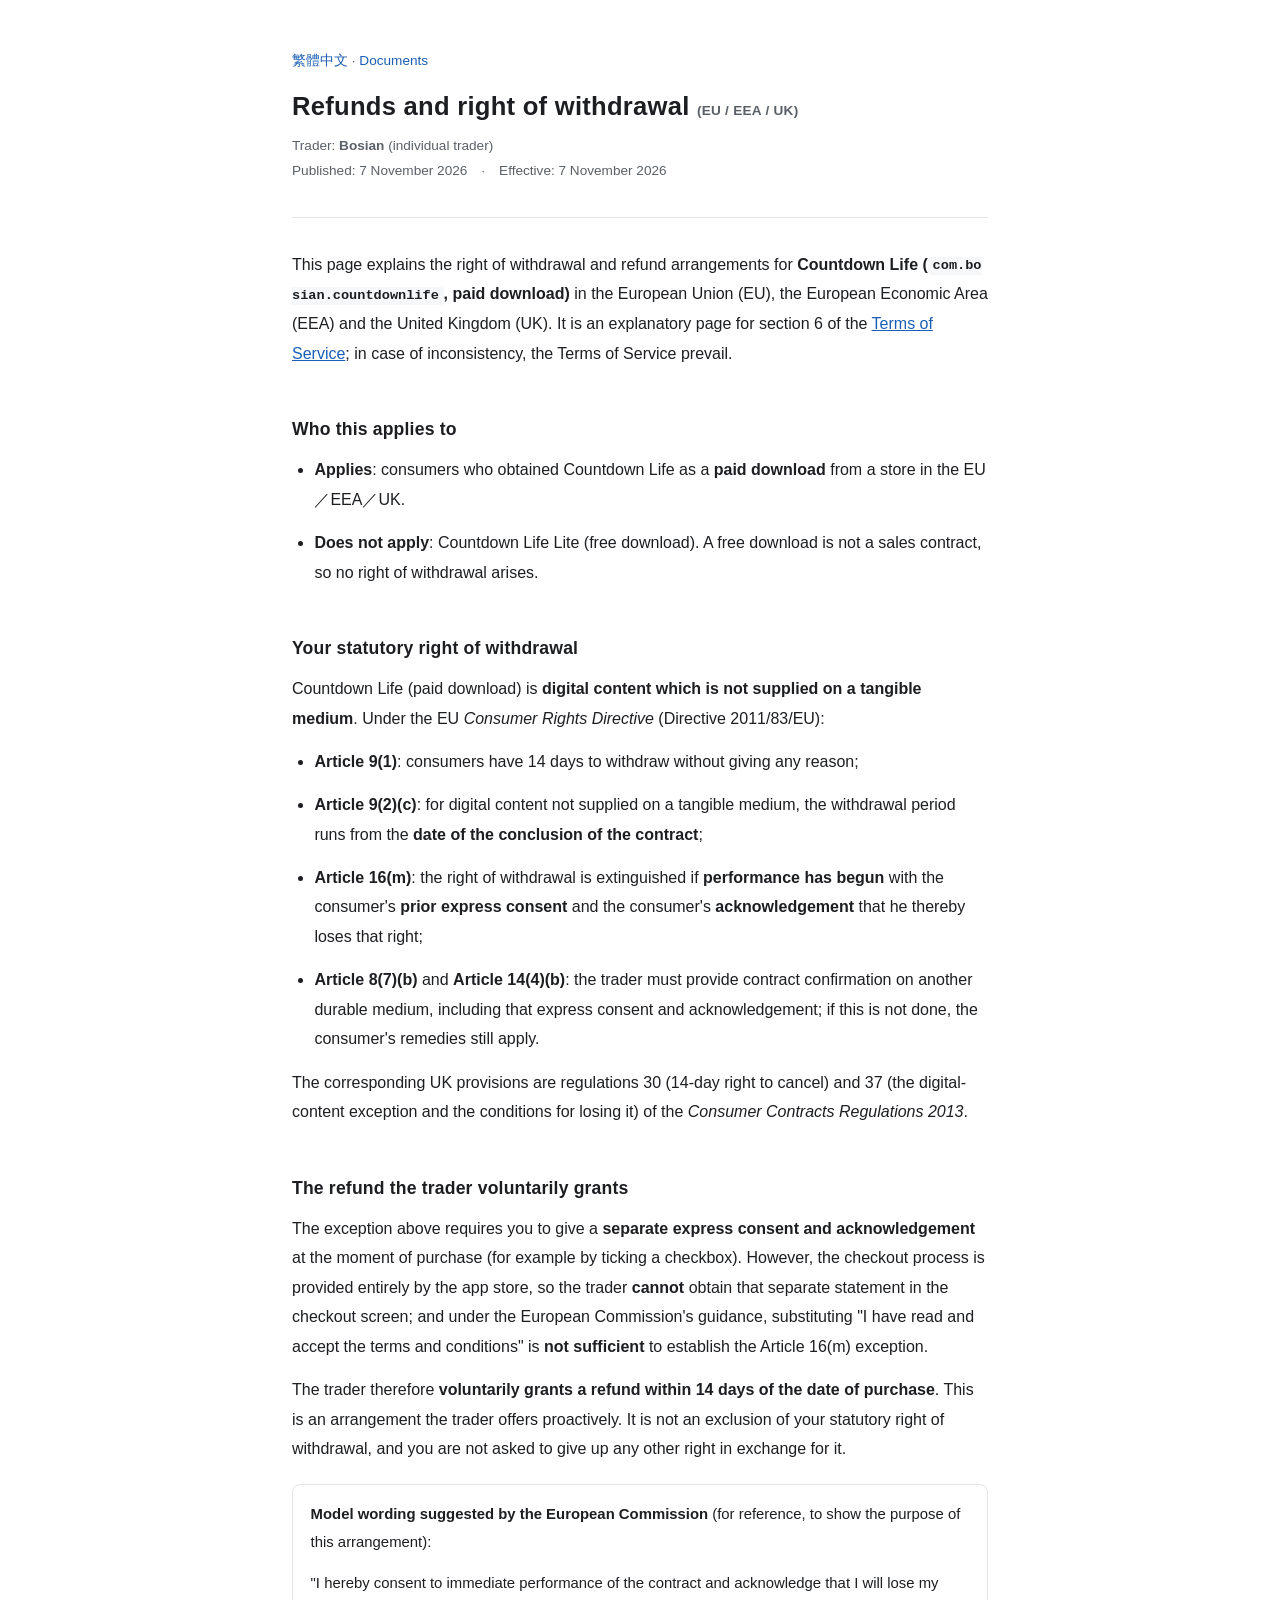
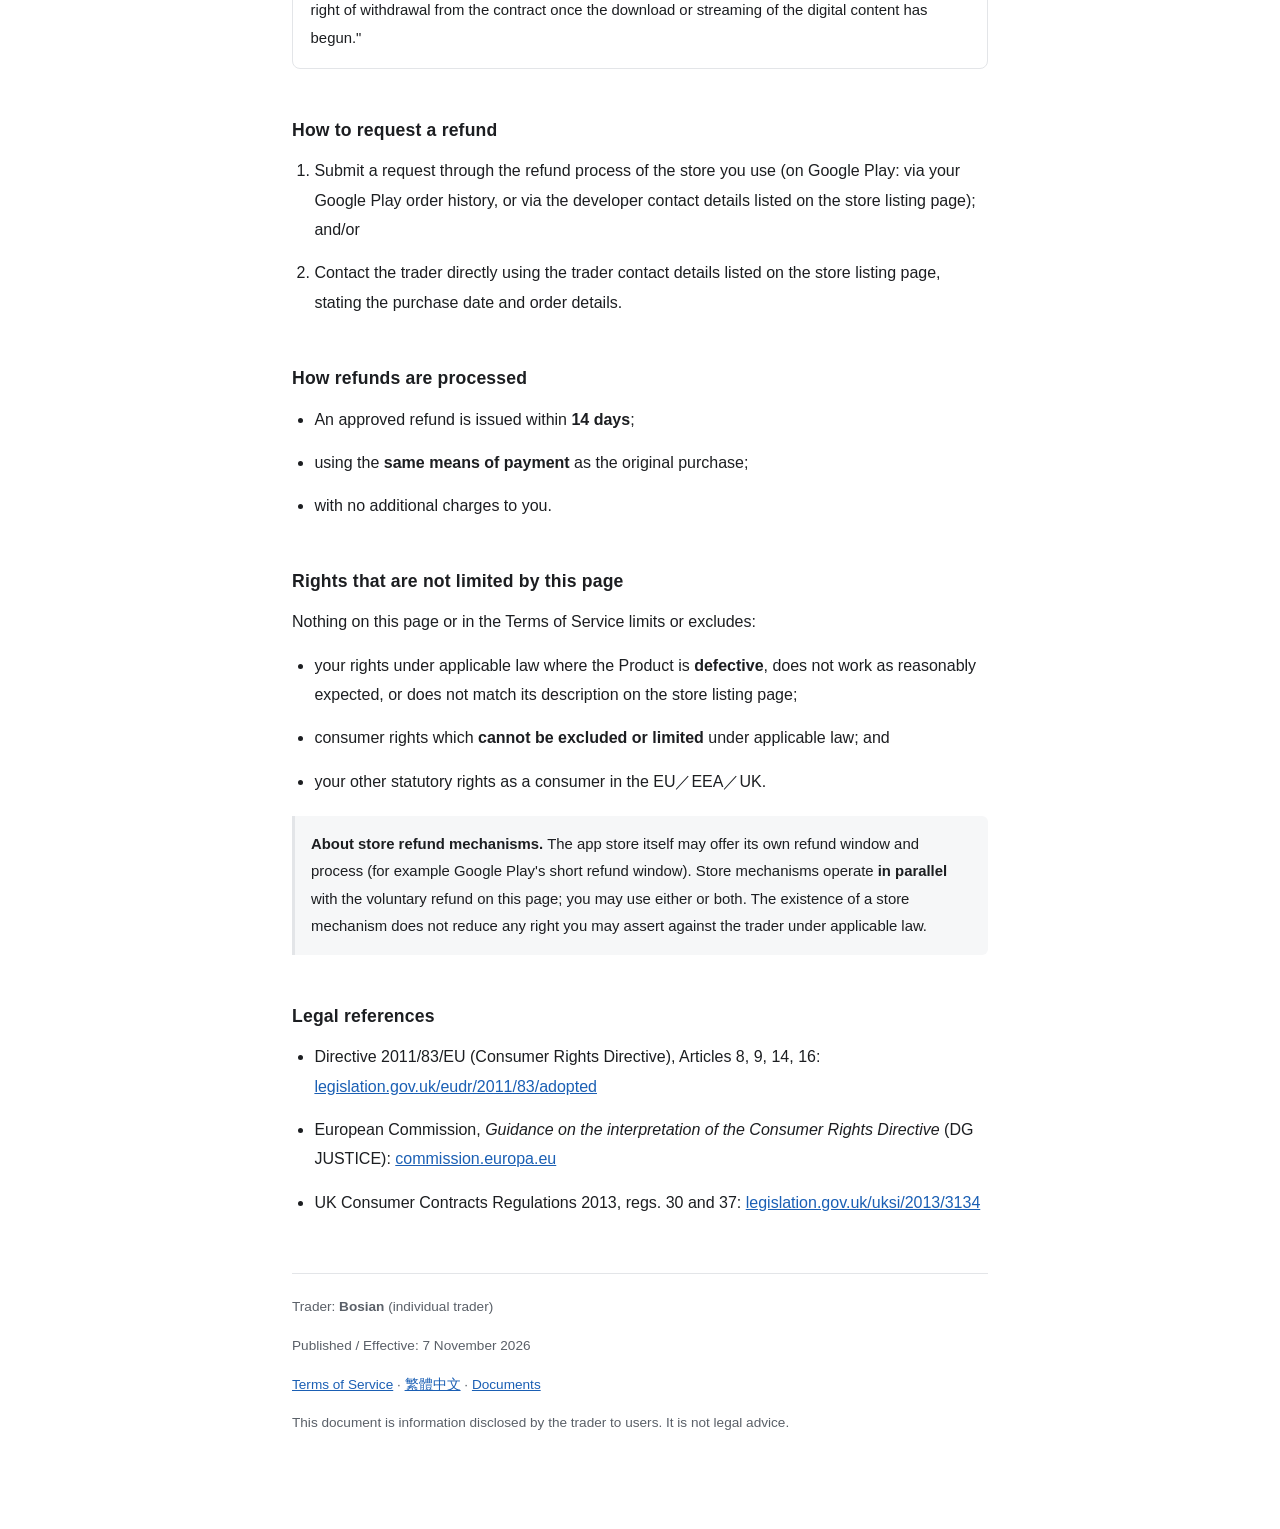
==== refund.en.html @ ff0c312d "Bosian legal documents: Terms of Service + EU/UK refunds (zh-Hant, en) Google Play trader declaratio" ====
<!DOCTYPE html>
<html lang="en">
<head>
<meta charset="utf-8">
<meta name="viewport" content="width=device-width, initial-scale=1">
<title>Refunds and right of withdrawal (EU/UK) — Bosian</title>
<meta name="description" content="Right of withdrawal and refund arrangements for Countdown Life (paid download) in the EU, EEA and UK.">
<link rel="stylesheet" href="assets/style.css">
</head>
<body>
<div class="wrap">

<header class="doc">
  <p class="lang"><a href="refund.html">繁體中文</a> · <a href="index.html">Documents</a></p>
  <h1>Refunds and right of withdrawal <span class="meta">(EU / EEA / UK)</span></h1>
  <p class="meta">Trader: <strong>Bosian</strong> (individual trader)<br>
  Published: 7 November 2026　·　Effective: 7 November 2026</p>
</header>

<p>This page explains the right of withdrawal and refund arrangements for <strong>Countdown Life (<code>com.bosian.countdownlife</code>, paid download)</strong> in the European Union (EU), the European Economic Area (EEA) and the United Kingdom (UK). It is an explanatory page for section 6 of the <a href="terms.en.html">Terms of Service</a>; in case of inconsistency, the Terms of Service prevail.</p>

<h2>Who this applies to</h2>

<ul>
  <li><strong>Applies</strong>: consumers who obtained Countdown Life as a <strong>paid download</strong> from a store in the EU／EEA／UK.</li>
  <li><strong>Does not apply</strong>: Countdown Life Lite (free download). A free download is not a sales contract, so no right of withdrawal arises.</li>
</ul>

<h2>Your statutory right of withdrawal</h2>

<p>Countdown Life (paid download) is <strong>digital content which is not supplied on a tangible medium</strong>. Under the EU <em>Consumer Rights Directive</em> (Directive 2011/83/EU):</p>

<ul>
  <li><strong>Article 9(1)</strong>: consumers have 14 days to withdraw without giving any reason;</li>
  <li><strong>Article 9(2)(c)</strong>: for digital content not supplied on a tangible medium, the withdrawal period runs from the <strong>date of the conclusion of the contract</strong>;</li>
  <li><strong>Article 16(m)</strong>: the right of withdrawal is extinguished if <strong>performance has begun</strong> with the consumer's <strong>prior express consent</strong> and the consumer's <strong>acknowledgement</strong> that he thereby loses that right;</li>
  <li><strong>Article 8(7)(b)</strong> and <strong>Article 14(4)(b)</strong>: the trader must provide contract confirmation on another durable medium, including that express consent and acknowledgement; if this is not done, the consumer's remedies still apply.</li>
</ul>

<p>The corresponding UK provisions are regulations 30 (14-day right to cancel) and 37 (the digital-content exception and the conditions for losing it) of the <em>Consumer Contracts Regulations 2013</em>.</p>

<h2>The refund the trader voluntarily grants</h2>

<p>The exception above requires you to give a <strong>separate express consent and acknowledgement</strong> at the moment of purchase (for example by ticking a checkbox). However, the checkout process is provided entirely by the app store, so the trader <strong>cannot</strong> obtain that separate statement in the checkout screen; and under the European Commission's guidance, substituting "I have read and accept the terms and conditions" is <strong>not sufficient</strong> to establish the Article 16(m) exception.</p>

<p>The trader therefore <strong>voluntarily grants a refund within 14 days of the date of purchase</strong>. This is an arrangement the trader offers proactively. It is not an exclusion of your statutory right of withdrawal, and you are not asked to give up any other right in exchange for it.</p>

<div class="callout">
<p><strong>Model wording suggested by the European Commission</strong> (for reference, to show the purpose of this arrangement):</p>
<p>"I hereby consent to immediate performance of the contract and acknowledge that I will lose my right of withdrawal from the contract once the download or streaming of the digital content has begun."</p>
</div>

<h2>How to request a refund</h2>

<ol>
  <li>Submit a request through the refund process of the store you use (on Google Play: via your Google Play order history, or via the developer contact details listed on the store listing page); and/or</li>
  <li>Contact the trader directly using the trader contact details listed on the store listing page, stating the purchase date and order details.</li>
</ol>

<h2>How refunds are processed</h2>

<ul>
  <li>An approved refund is issued within <strong>14 days</strong>;</li>
  <li>using the <strong>same means of payment</strong> as the original purchase;</li>
  <li>with no additional charges to you.</li>
</ul>

<h2>Rights that are not limited by this page</h2>

<p>Nothing on this page or in the Terms of Service limits or excludes:</p>

<ul>
  <li>your rights under applicable law where the Product is <strong>defective</strong>, does not work as reasonably expected, or does not match its description on the store listing page;</li>
  <li>consumer rights which <strong>cannot be excluded or limited</strong> under applicable law; and</li>
  <li>your other statutory rights as a consumer in the EU／EEA／UK.</li>
</ul>

<p class="note">
<strong>About store refund mechanisms.</strong> The app store itself may offer its own refund window and process (for example Google Play's short refund window). Store mechanisms operate <strong>in parallel</strong> with the voluntary refund on this page; you may use either or both. The existence of a store mechanism does not reduce any right you may assert against the trader under applicable law.
</p>

<h2>Legal references</h2>

<ul>
  <li>Directive 2011/83/EU (Consumer Rights Directive), Articles 8, 9, 14, 16: <a href="https://www.legislation.gov.uk/eudr/2011/83/adopted">legislation.gov.uk/eudr/2011/83/adopted</a></li>
  <li>European Commission, <em>Guidance on the interpretation of the Consumer Rights Directive</em> (DG JUSTICE): <a href="https://commission.europa.eu/law/law-topic/consumer-protection-law/consumer-contract-law/consumer-rights-directive_en">commission.europa.eu</a></li>
  <li>UK Consumer Contracts Regulations 2013, regs. 30 and 37: <a href="https://www.legislation.gov.uk/uksi/2013/3134/contents/made">legislation.gov.uk/uksi/2013/3134</a></li>
</ul>

<footer class="doc">
  <p>Trader: <strong>Bosian</strong> (individual trader)</p>
  <p>Published / Effective: 7 November 2026</p>
  <p><a href="terms.en.html">Terms of Service</a> · <a href="refund.html">繁體中文</a> · <a href="index.html">Documents</a></p>
  <p>This document is information disclosed by the trader to users. It is not legal advice.</p>
</footer>

</div>
</body>
</html>
---- assets/style.css ----
:root {
  --fg: #1c1e21;
  --fg-muted: #5a6068;
  --bg: #ffffff;
  --bg-soft: #f6f7f8;
  --line: #e3e5e8;
  --accent: #1a5fb4;
}

@media (prefers-color-scheme: dark) {
  :root {
    --fg: #e8eaed;
    --fg-muted: #9aa0a6;
    --bg: #16181c;
    --bg-soft: #1f2228;
    --line: #2e3238;
    --accent: #8ab4f8;
  }
}

* {
  box-sizing: border-box;
}

body {
  margin: 0;
  padding: 0;
  background: var(--bg);
  color: var(--fg);
  font-family: -apple-system, BlinkMacSystemFont, "Segoe UI", "Noto Sans TC",
    "PingFang TC", "Microsoft JhengHei", Roboto, Helvetica, Arial, sans-serif;
  font-size: 16px;
  line-height: 1.85;
  -webkit-text-size-adjust: 100%;
}

.wrap {
  max-width: 46rem;
  margin: 0 auto;
  padding: 3rem 1.25rem 5rem;
}

header.doc {
  border-bottom: 1px solid var(--line);
  padding-bottom: 1.25rem;
  margin-bottom: 2rem;
}

.lang {
  font-size: 0.85rem;
  color: var(--fg-muted);
  margin-bottom: 1rem;
}

.lang a {
  color: var(--accent);
  text-decoration: none;
}

.lang a:hover {
  text-decoration: underline;
}

h1 {
  font-size: 1.6rem;
  line-height: 1.4;
  margin: 0 0 0.5rem;
  letter-spacing: 0.01em;
}

.meta {
  font-size: 0.85rem;
  color: var(--fg-muted);
}

h2 {
  font-size: 1.1rem;
  margin: 2.4rem 0 0.6rem;
  padding-top: 0.4rem;
  letter-spacing: 0.01em;
}

h3 {
  font-size: 1rem;
  margin: 1.6rem 0 0.4rem;
}

p,
li {
  margin: 0 0 0.85rem;
}

ul,
ol {
  padding-left: 1.4rem;
  margin: 0 0 0.85rem;
}

a {
  color: var(--accent);
}

table {
  width: 100%;
  border-collapse: collapse;
  margin: 1rem 0 1.5rem;
  font-size: 0.92rem;
}

th,
td {
  text-align: left;
  padding: 0.55rem 0.6rem;
  border-bottom: 1px solid var(--line);
  vertical-align: top;
}

th {
  font-weight: 600;
  color: var(--fg-muted);
  font-size: 0.82rem;
  letter-spacing: 0.04em;
  text-transform: uppercase;
}

code {
  font-family: ui-monospace, SFMono-Regular, Menlo, Consolas, monospace;
  font-size: 0.85em;
  background: var(--bg-soft);
  padding: 0.1em 0.35em;
  border-radius: 4px;
  word-break: break-all;
}

.note {
  background: var(--bg-soft);
  border-left: 3px solid var(--line);
  padding: 0.9rem 1rem;
  border-radius: 0 6px 6px 0;
  margin: 1.25rem 0;
  font-size: 0.93rem;
}

.note p:last-child {
  margin-bottom: 0;
}

.callout {
  border: 1px solid var(--line);
  border-radius: 8px;
  padding: 1rem 1.1rem;
  margin: 1.25rem 0;
  font-size: 0.93rem;
}

.callout p:last-child {
  margin-bottom: 0;
}

footer.doc {
  margin-top: 3.5rem;
  padding-top: 1.25rem;
  border-top: 1px solid var(--line);
  font-size: 0.85rem;
  color: var(--fg-muted);
}

footer.doc a {
  color: var(--accent);
}

.doc-list {
  list-style: none;
  padding: 0;
  margin: 1.5rem 0 0;
}

.doc-list li {
  border: 1px solid var(--line);
  border-radius: 8px;
  padding: 0.9rem 1.1rem;
  margin-bottom: 0.75rem;
}

.doc-list a {
  font-weight: 600;
  text-decoration: none;
}

.doc-list a:hover {
  text-decoration: underline;
}

.doc-list span {
  display: block;
  font-size: 0.88rem;
  color: var(--fg-muted);
  margin-top: 0.15rem;
}
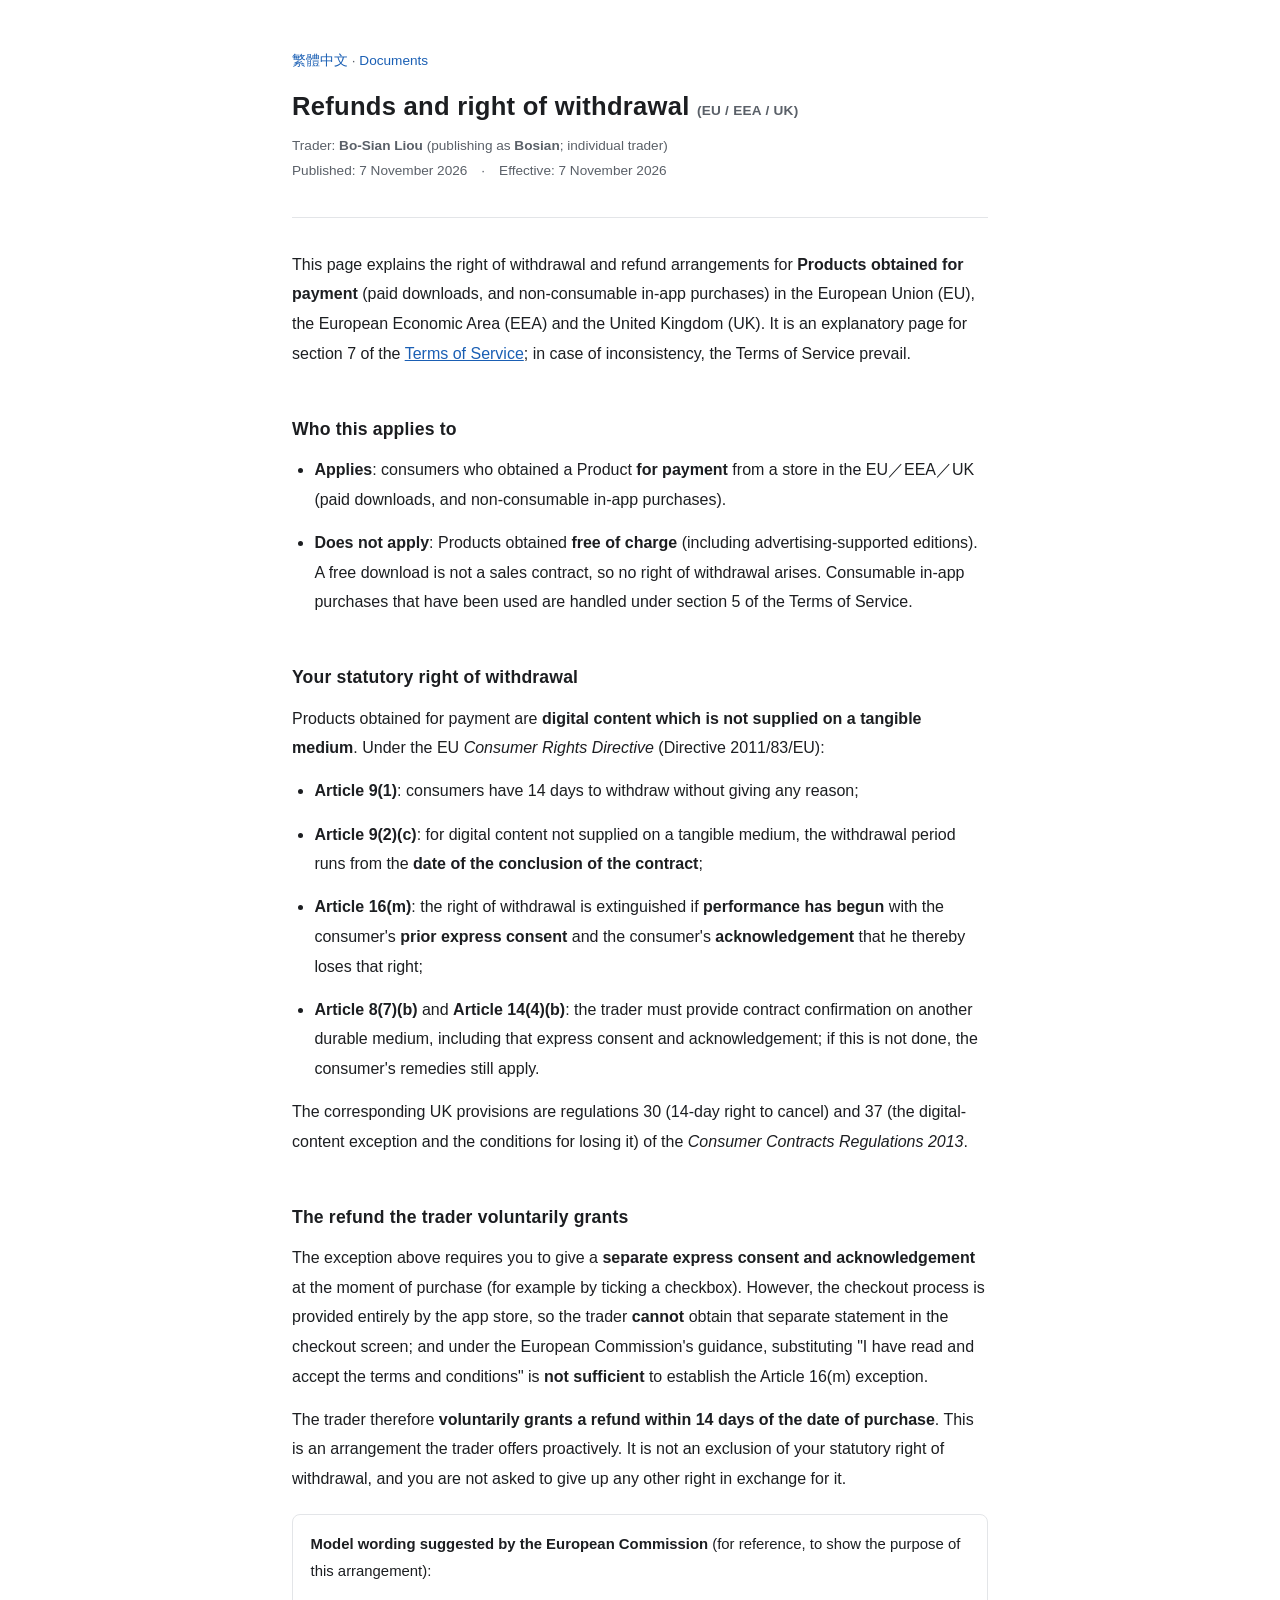
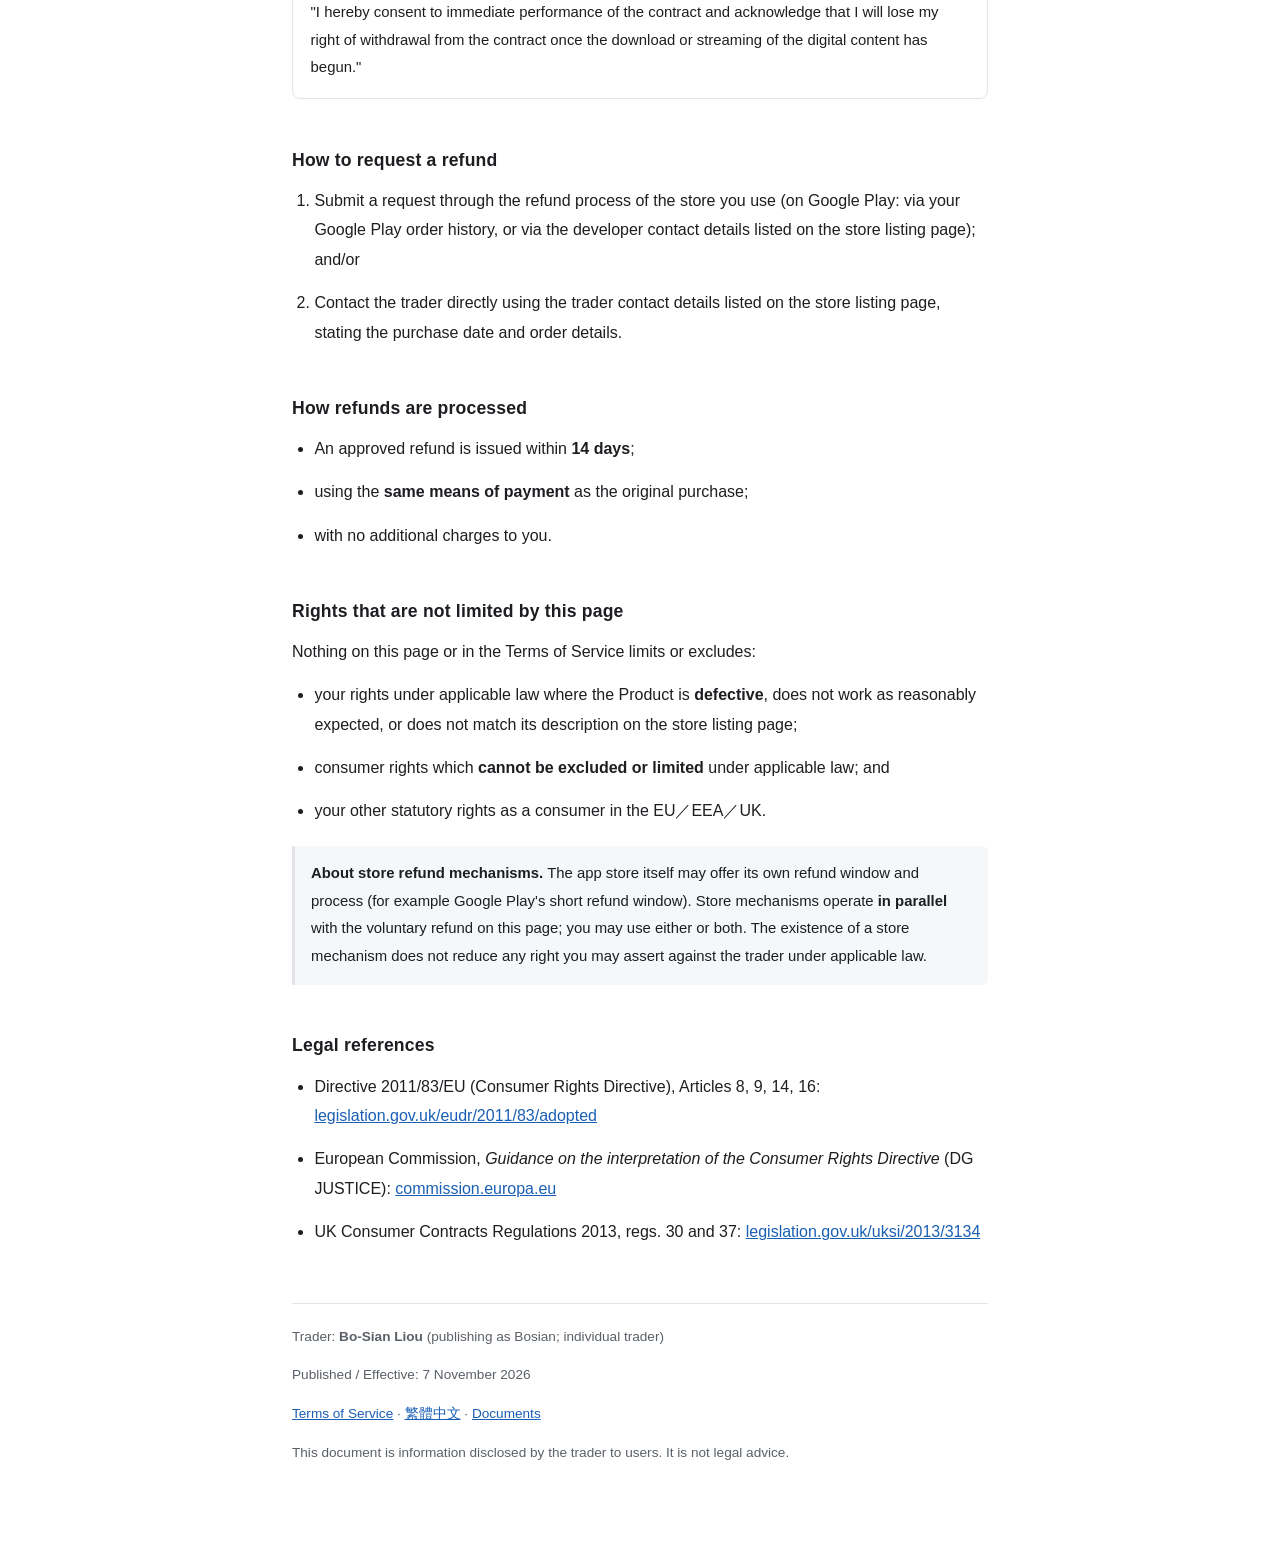
==== commit f61065cc: "改成通用條款：涵蓋全部 15 支已上架 app，交易商名改用 Play 實際顯示的 Bo-Sian Liou - 主文不再逐支列舉 app，改按「取得方式」（付費下載／免費／IAP）定規；附錄 A 為" ====
--- a/refund.en.html
+++ b/refund.en.html
@@ -13,22 +13,22 @@
 <header class="doc">
   <p class="lang"><a href="refund.html">繁體中文</a> · <a href="index.html">Documents</a></p>
   <h1>Refunds and right of withdrawal <span class="meta">(EU / EEA / UK)</span></h1>
-  <p class="meta">Trader: <strong>Bosian</strong> (individual trader)<br>
+  <p class="meta">Trader: <strong>Bo-Sian Liou</strong> (publishing as <strong>Bosian</strong>; individual trader)<br>
   Published: 7 November 2026　·　Effective: 7 November 2026</p>
 </header>
 
-<p>This page explains the right of withdrawal and refund arrangements for <strong>Countdown Life (<code>com.bosian.countdownlife</code>, paid download)</strong> in the European Union (EU), the European Economic Area (EEA) and the United Kingdom (UK). It is an explanatory page for section 6 of the <a href="terms.en.html">Terms of Service</a>; in case of inconsistency, the Terms of Service prevail.</p>
+<p>This page explains the right of withdrawal and refund arrangements for <strong>Products obtained for payment</strong> (paid downloads, and non-consumable in-app purchases) in the European Union (EU), the European Economic Area (EEA) and the United Kingdom (UK). It is an explanatory page for section 7 of the <a href="terms.en.html">Terms of Service</a>; in case of inconsistency, the Terms of Service prevail.</p>
 
 <h2>Who this applies to</h2>
 
 <ul>
-  <li><strong>Applies</strong>: consumers who obtained Countdown Life as a <strong>paid download</strong> from a store in the EU／EEA／UK.</li>
-  <li><strong>Does not apply</strong>: Countdown Life Lite (free download). A free download is not a sales contract, so no right of withdrawal arises.</li>
+  <li><strong>Applies</strong>: consumers who obtained a Product <strong>for payment</strong> from a store in the EU／EEA／UK (paid downloads, and non-consumable in-app purchases).</li>
+  <li><strong>Does not apply</strong>: Products obtained <strong>free of charge</strong> (including advertising-supported editions). A free download is not a sales contract, so no right of withdrawal arises. Consumable in-app purchases that have been used are handled under section 5 of the Terms of Service.</li>
 </ul>
 
 <h2>Your statutory right of withdrawal</h2>
 
-<p>Countdown Life (paid download) is <strong>digital content which is not supplied on a tangible medium</strong>. Under the EU <em>Consumer Rights Directive</em> (Directive 2011/83/EU):</p>
+<p>Products obtained for payment are <strong>digital content which is not supplied on a tangible medium</strong>. Under the EU <em>Consumer Rights Directive</em> (Directive 2011/83/EU):</p>
 
 <ul>
   <li><strong>Article 9(1)</strong>: consumers have 14 days to withdraw without giving any reason;</li>
@@ -88,7 +88,7 @@
 </ul>
 
 <footer class="doc">
-  <p>Trader: <strong>Bosian</strong> (individual trader)</p>
+  <p>Trader: <strong>Bo-Sian Liou</strong> (publishing as Bosian; individual trader)</p>
   <p>Published / Effective: 7 November 2026</p>
   <p><a href="terms.en.html">Terms of Service</a> · <a href="refund.html">繁體中文</a> · <a href="index.html">Documents</a></p>
   <p>This document is information disclosed by the trader to users. It is not legal advice.</p>
